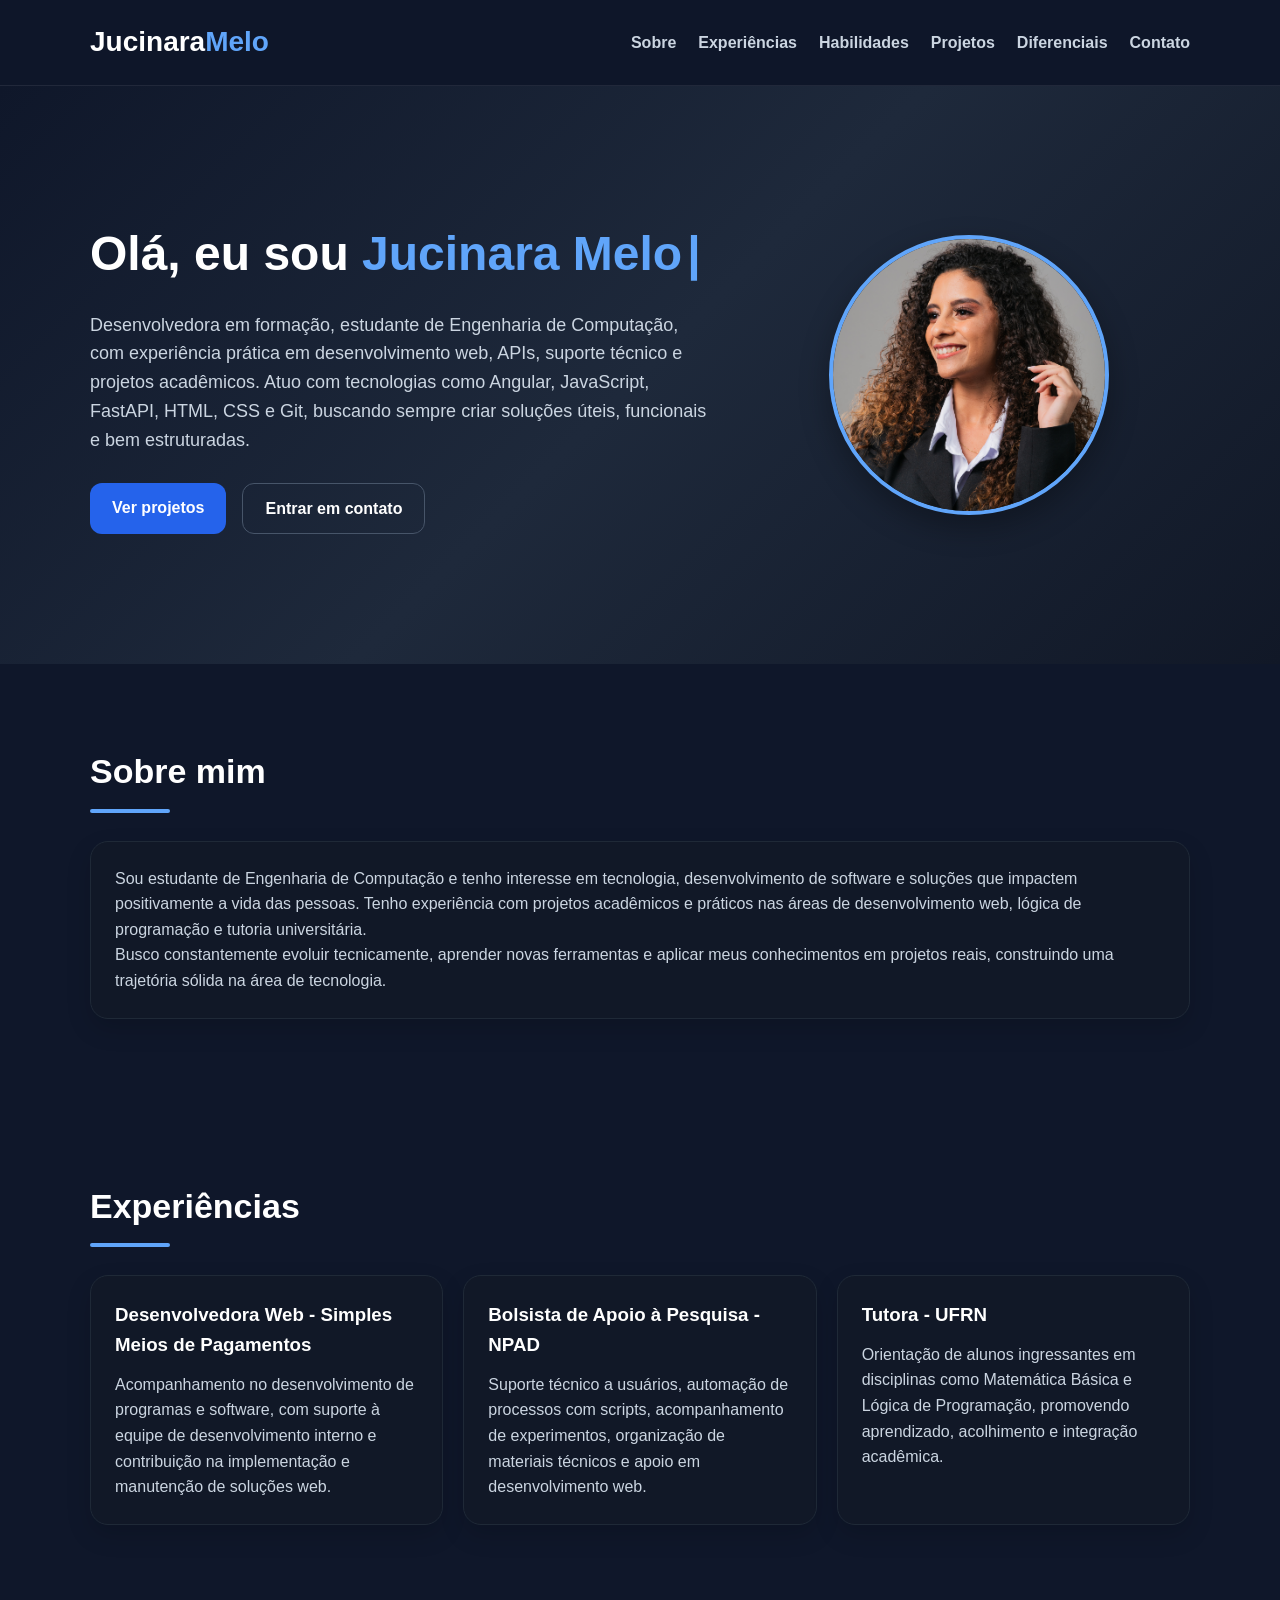
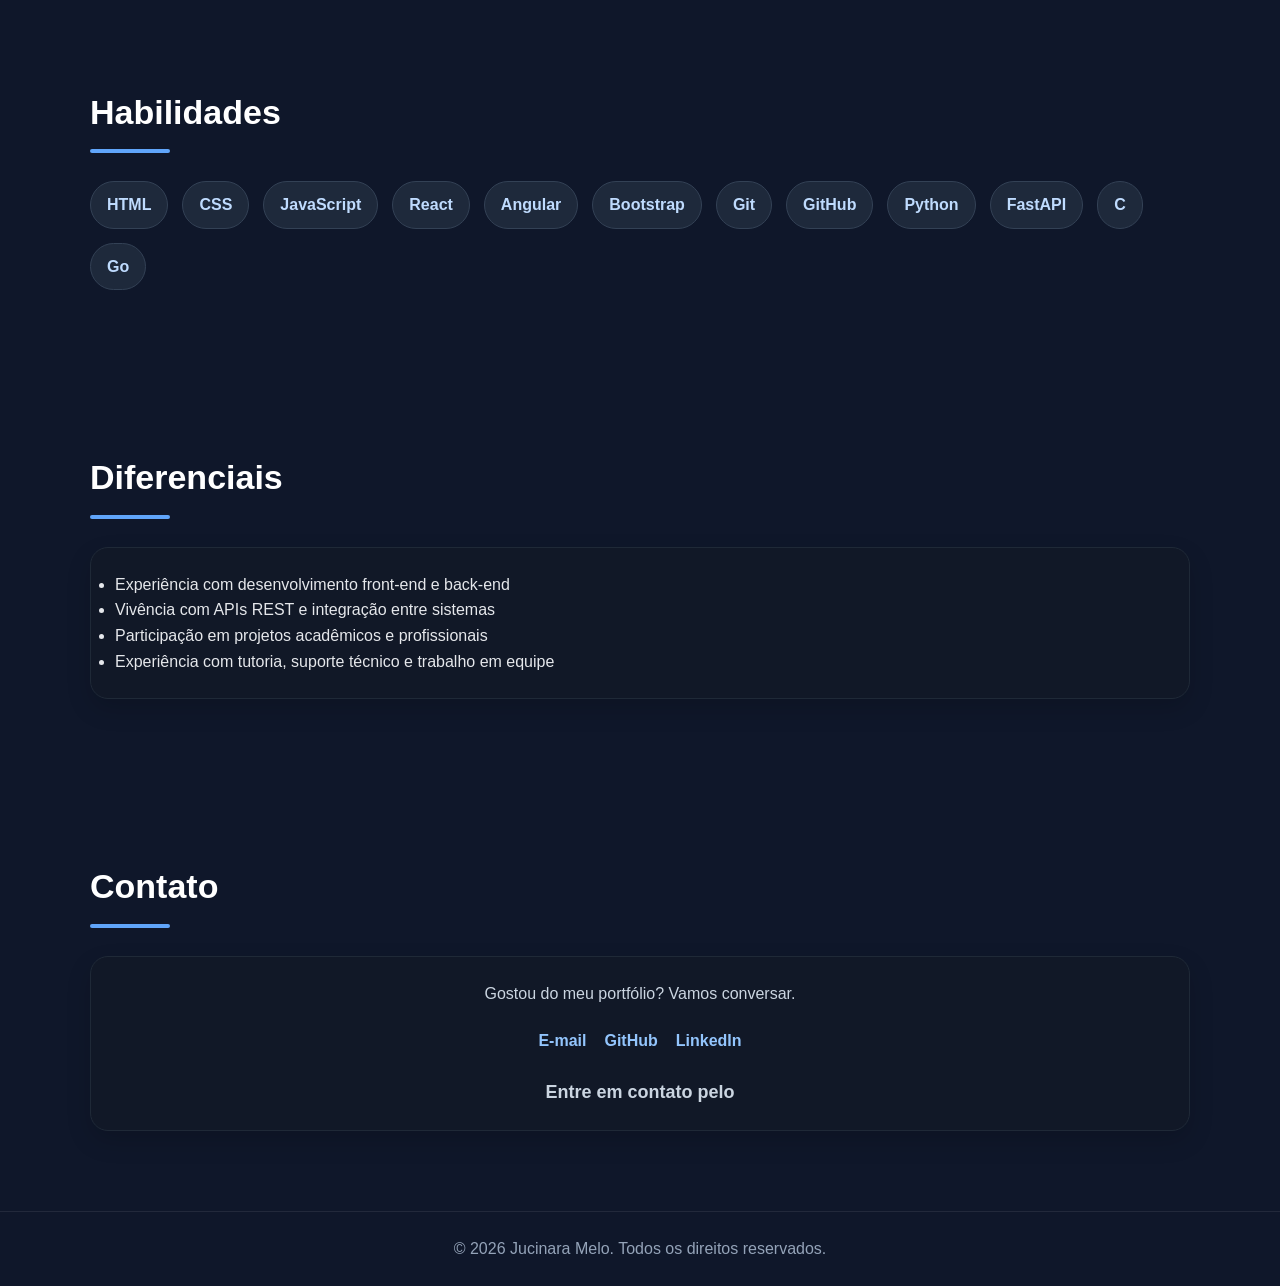
==== index.html @ 0603cfe0 "Primeira versão do portfólio" ====
<!DOCTYPE html>
<html lang="pt-BR">
<head>
  <meta charset="UTF-8" />
  <meta name="viewport" content="width=device-width, initial-scale=1.0" />
  <title>Jucinara Melo | Portfólio</title>
  <link rel="stylesheet" href="style.css" />
</head>
<body>
  <header class="header">
    <div class="container nav">
      <h1 class="logo">Jucinara<span>Melo</span></h1>

      <nav>
        <ul class="menu">
          <li><a href="#sobre">Sobre</a></li>
          <li><a href="#experiencias">Experiências</a></li>
          <li><a href="#habilidades">Habilidades</a></li>
          <li><a href="projetos.html" target="_blank">Projetos</a></li>
          <li><a href="#diferenciais">Diferenciais</a></li>
          <li><a href="#contato">Contato</a></li>
        </ul>
      </nav>
    </div>
  </header>

  <main>
    <section class="hero">
      <div class="container hero-content">
        <div class="hero-text">
          <h2>
            <span class="texto-branco">Olá, eu sou </span>
            <span id="texto-digitando" class="texto-azul"></span>
          </h2>

          <p class="descricao">
            Desenvolvedora em formação, estudante de Engenharia de Computação, com experiência prática
            em desenvolvimento web, APIs, suporte técnico e projetos acadêmicos. Atuo com tecnologias
            como Angular, JavaScript, FastAPI, HTML, CSS e Git, buscando sempre criar soluções úteis,
            funcionais e bem estruturadas.
          </p>

          <div class="hero-buttons">
            <a href="projetos.html" target="_blank" class="btn primary">Ver projetos</a>
            <a href="#contato" class="btn secondary">Entrar em contato</a>
          </div>
        </div>

        <div class="hero-card">
          <img src="foto/foto-jucinara.jpg" alt="Foto de Jucinara Melo" class="foto-perfil" />
        </div>
      </div>
    </section>

    <section id="sobre" class="section">
      <div class="container">
        <h2 class="section-title">Sobre mim</h2>
        <div class="card">
          <p>
            Sou estudante de Engenharia de Computação e tenho interesse em tecnologia,
            desenvolvimento de software e soluções que impactem positivamente a vida das pessoas.
            Tenho experiência com projetos acadêmicos e práticos nas áreas de desenvolvimento web,
            lógica de programação e tutoria universitária.
          </p>
          <p>
            Busco constantemente evoluir tecnicamente, aprender novas ferramentas e aplicar meus
            conhecimentos em projetos reais, construindo uma trajetória sólida na área de tecnologia.
          </p>
        </div>
      </div>
    </section>

    <section id="experiencias" class="section">
      <div class="container">
        <h2 class="section-title">Experiências</h2>

        <div class="grid cards-grid">
          <article class="card destaque-hover">
            <h3>Desenvolvedora Web - Simples Meios de Pagamentos</h3>
            <p>
              Acompanhamento no desenvolvimento de programas e software, com suporte à equipe
              de desenvolvimento interno e contribuição na implementação e manutenção de soluções web.
            </p>
          </article>

          <article class="card destaque-hover">
            <h3>Bolsista de Apoio à Pesquisa - NPAD</h3>
            <p>
              Suporte técnico a usuários, automação de processos com scripts, acompanhamento de
              experimentos, organização de materiais técnicos e apoio em desenvolvimento web.
            </p>
          </article>

          <article class="card destaque-hover">
            <h3>Tutora - UFRN</h3>
            <p>
              Orientação de alunos ingressantes em disciplinas como Matemática Básica e Lógica de
              Programação, promovendo aprendizado, acolhimento e integração acadêmica.
            </p>
          </article>
        </div>
      </div>
    </section>

    <section id="habilidades" class="section">
      <div class="container">
        <h2 class="section-title">Habilidades</h2>
        <div class="skills">
          <span>HTML</span>
          <span>CSS</span>
          <span>JavaScript</span>
          <span>React</span>
          <span>Angular</span>
          <span>Bootstrap</span>
          <span>Git</span>
          <span>GitHub</span>
          <span>Python</span>
          <span>FastAPI</span>
          <span>C</span>
          <span>Go</span>
        </div>
      </div>
    </section>

    <section id="diferenciais" class="section">
      <div class="container">
        <h2 class="section-title">Diferenciais</h2>
        <div class="card">
          <ul class="lista-diferenciais">
            <li>Experiência com desenvolvimento front-end e back-end</li>
            <li>Vivência com APIs REST e integração entre sistemas</li>
            <li>Participação em projetos acadêmicos e profissionais</li>
            <li>Experiência com tutoria, suporte técnico e trabalho em equipe</li>
          </ul>
        </div>
      </div>
    </section>

    <section id="contato" class="section">
      <div class="container">
        <h2 class="section-title">Contato</h2>
        <div class="card contato-card">
          <p>Gostou do meu portfólio? Vamos conversar.</p>

          <div class="contato-links">
            <a href="https://mail.google.com/mail/?view=cm&to=jucinaramelo10@gmail.com" target="_blank">E-mail</a>
            <a href="https://github.com/jucinaramelo" target="_blank">GitHub</a>
            <a href="https://www.linkedin.com/in/jucinara-melo-eng-computer" target="_blank">LinkedIn</a>
          </div>

          <p id="mensagem-dinamica" class="mensagem-dinamica"></p>
        </div>
      </div>
    </section>
  </main>

  <footer class="footer">
    <div class="container">
      <p>© 2026 Jucinara Melo. Todos os direitos reservados.</p>
    </div>
  </footer>

  <script src="script.js"></script>
</body>
</html>
---- style.css ----
* {
  margin: 0;
  padding: 0;
  box-sizing: border-box;
}

html {
  scroll-behavior: smooth;
}

body {
  font-family: Arial, sans-serif;
  background: #0f172a;
  color: #e5e7eb;
  line-height: 1.6;
}

.container {
  width: 90%;
  max-width: 1100px;
  margin: 0 auto;
}

.header {
  position: sticky;
  top: 0;
  z-index: 1000;
  background: rgba(15, 23, 42, 0.92);
  backdrop-filter: blur(10px);
  border-bottom: 1px solid rgba(255, 255, 255, 0.08);
}

.nav {
  display: flex;
  justify-content: space-between;
  align-items: center;
  padding: 20px 0;
}

.logo {
  font-size: 28px;
  color: #ffffff;
}

.logo span {
  color: #60a5fa;
}

.menu {
  list-style: none;
  display: flex;
  gap: 22px;
  flex-wrap: wrap;
}

.menu a {
  text-decoration: none;
  color: #cbd5e1;
  font-weight: bold;
  transition: 0.3s;
}

.menu a:hover {
  color: #60a5fa;
}

.hero {
  padding: 60px 0;
  display: flex;
  align-items: center;
  background: linear-gradient(135deg, #0f172a, #1e293b, #111827);
}

.hero-content {
  display: grid;
  grid-template-columns: 1.4fr 1fr;
  gap: 40px;
  align-items: center;
  padding: 70px 0;
}

.tag {
  display: inline-block;
  background: rgba(96, 165, 250, 0.15);
  color: #93c5fd;
  padding: 8px 14px;
  border-radius: 999px;
  margin-bottom: 20px;
  font-size: 14px;
}

.hero-text h2 {
  font-size: 48px;
  margin-bottom: 18px;
  color: #ffffff;
}

.descricao {
  font-size: 18px;
  color: #cbd5e1;
  max-width: 650px;
  margin-bottom: 28px;
}

.hero-buttons {
  display: flex;
  gap: 16px;
  flex-wrap: wrap;
}

.btn {
  display: inline-block;
  text-decoration: none;
  padding: 12px 22px;
  border-radius: 12px;
  font-weight: bold;
  border: none;
  cursor: pointer;
  transition: 0.3s;
}

.primary {
  background: #2563eb;
  color: #fff;
}

.primary:hover {
  background: #1d4ed8;
  transform: translateY(-2px);
}

.secondary {
  background: transparent;
  color: #fff;
  border: 1px solid #475569;
}

.secondary:hover {
  border-color: #60a5fa;
  color: #60a5fa;
}

.hero-card {
  display: flex;
  justify-content: center;
  align-items: center;
}

.foto-perfil {
  width: 280px;
  height: 280px;
  object-fit: cover;
  border-radius: 50%;
  border: 4px solid #60a5fa;
  box-shadow: 0 12px 30px rgba(0, 0, 0, 0.3);
}

.section {
  padding: 80px 0;
}

.section-title {
  font-size: 34px;
  margin-bottom: 28px;
  color: #ffffff;
  position: relative;
}

.section-title::after {
  content: "";
  display: block;
  width: 80px;
  height: 4px;
  background: #60a5fa;
  margin-top: 10px;
  border-radius: 999px;
}

.card {
  background: #111827;
  border: 1px solid #1f2937;
  padding: 24px;
  border-radius: 18px;
  box-shadow: 0 10px 25px rgba(0, 0, 0, 0.15);
}

.grid.cards-grid {
  display: grid;
  grid-template-columns: repeat(auto-fit, minmax(280px, 1fr));
  gap: 20px;
}

.destaque-hover {
  transition: transform 0.3s ease, border-color 0.3s ease, box-shadow 0.3s ease;
}

.destaque-hover:hover {
  transform: translateY(-6px);
  border-color: #60a5fa;
  box-shadow: 0 16px 30px rgba(0, 0, 0, 0.22);
}

.card h3 {
  color: #ffffff;
  margin-bottom: 12px;
}

.card p {
  color: #cbd5e1;
}

.skills {
  display: flex;
  flex-wrap: wrap;
  gap: 14px;
}

.skills span {
  background: #1e293b;
  color: #bfdbfe;
  border: 1px solid #334155;
  padding: 10px 16px;
  border-radius: 999px;
  font-weight: bold;
  transition: 0.3s;
}

.skills span:hover {
  background: #2563eb;
  color: white;
  transform: translateY(-2px);
}

.projeto-card {
  display: flex;
  flex-direction: column;
  justify-content: space-between;
}

.projeto-links {
  margin-top: 18px;
  display: flex;
  gap: 12px;
  flex-wrap: wrap;
}

.projeto-links a,
.contato-links a {
  text-decoration: none;
  color: #93c5fd;
  font-weight: bold;
  transition: 0.3s;
}

.projeto-links a:hover,
.contato-links a:hover {
  color: #60a5fa;
}

.mensagem-dinamica {
  margin-top: 24px;
  color: #93c5fd;
  font-weight: bold;
  font-size: 18px;
  min-height: 28px;
}

#texto-digitando::after {
  content: "|";
  animation: piscar 1s infinite;
  margin-left: 5px;
}

@keyframes piscar {
  0% { opacity: 1; }
  50% { opacity: 0; }
  100% { opacity: 1; }
}

.texto-branco {
  color: #ffffff;
}

.texto-azul {
  color: #60a5fa;
}

.contato-card {
  text-align: center;
}

.contato-links {
  margin: 22px 0 10px;
  display: flex;
  justify-content: center;
  gap: 18px;
  flex-wrap: wrap;
}

#mensagem {
  margin-top: 16px;
  color: #93c5fd;
  font-weight: bold;
}

.footer {
  text-align: center;
  padding: 24px 0;
  border-top: 1px solid rgba(255, 255, 255, 0.08);
  color: #94a3b8;
}

@media (max-width: 900px) {
  .hero-content {
    grid-template-columns: 1fr;
    text-align: center;
  }

  .hero-buttons {
    justify-content: center;
  }

  .hero-text h2 {
    font-size: 38px;
  }

  .nav {
    flex-direction: column;
    gap: 15px;
  }

  .menu {
    justify-content: center;
  }
}

@media (max-width: 600px) {
  .hero-text h2 {
    font-size: 30px;
  }

  .section-title {
    font-size: 28px;
  }

  .descricao {
    font-size: 16px;
  }

  .foto-perfil {
    width: 220px;
    height: 220px;
  }
}
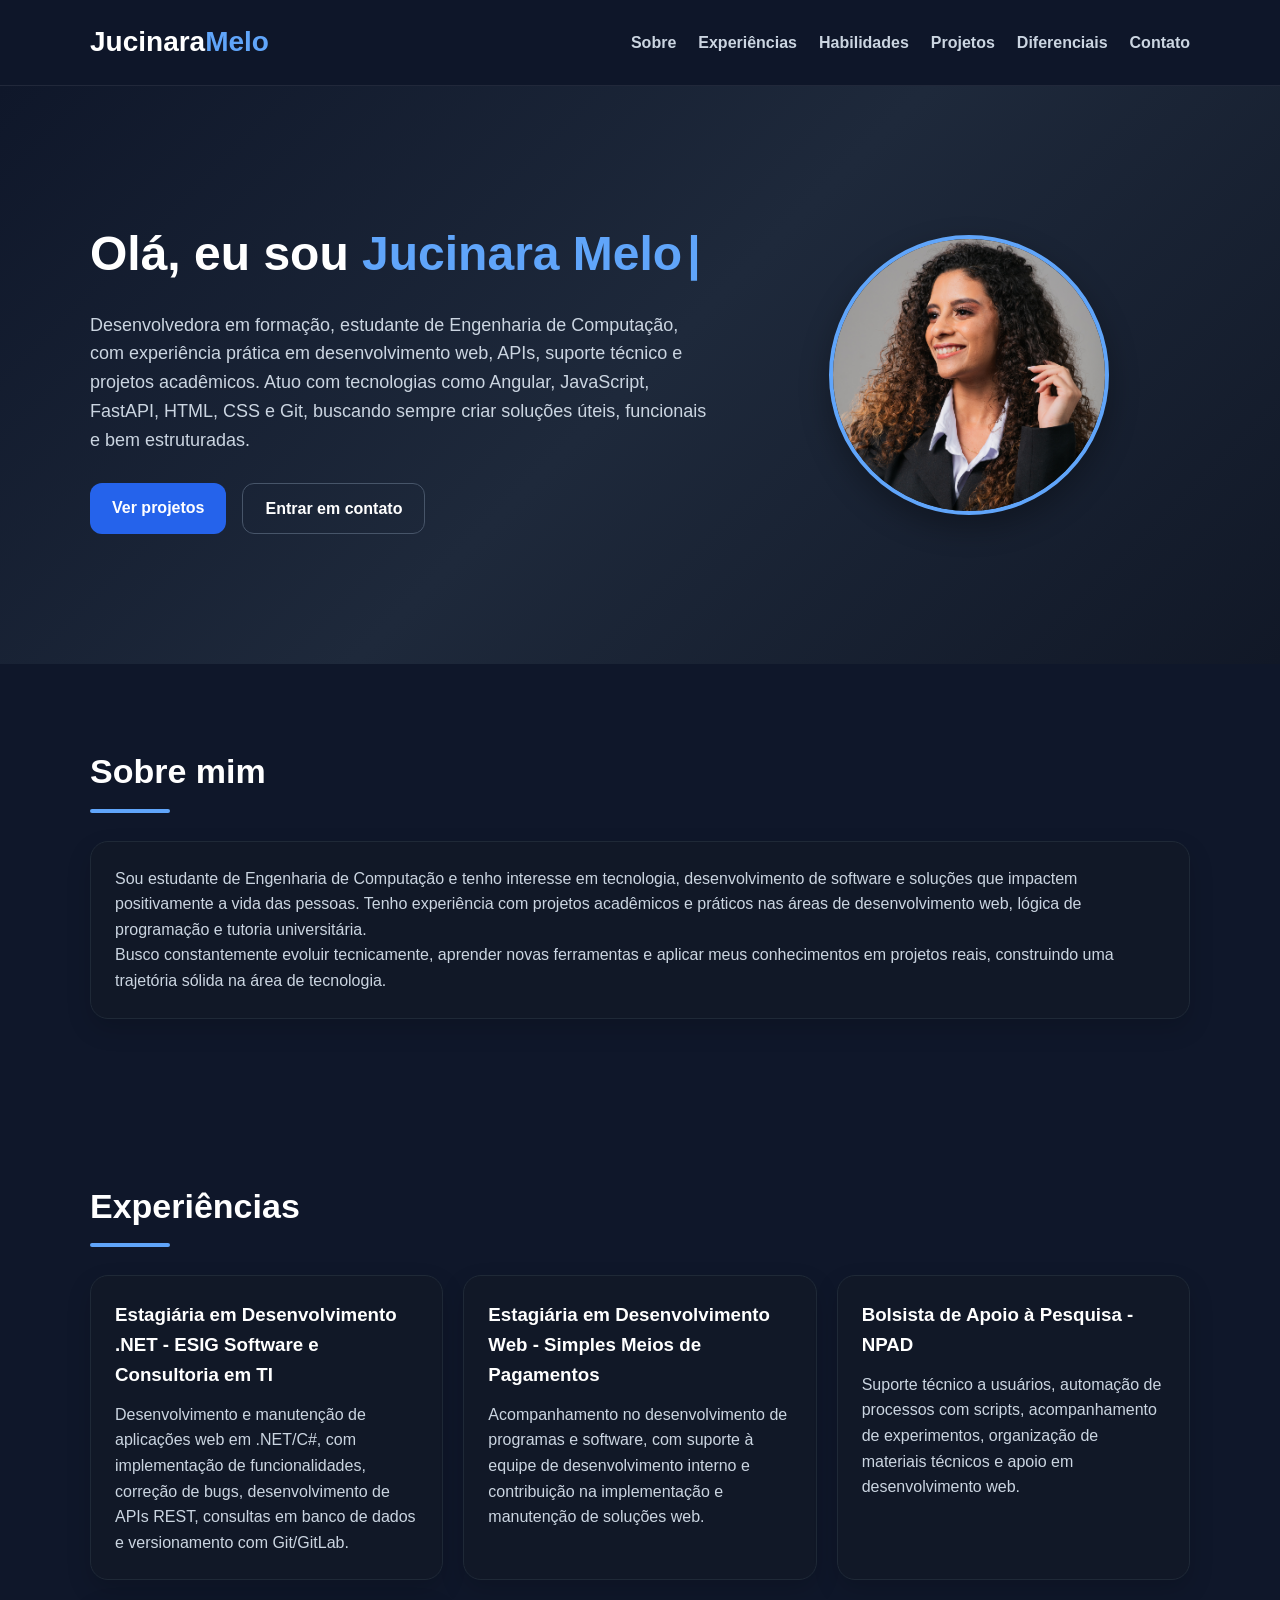
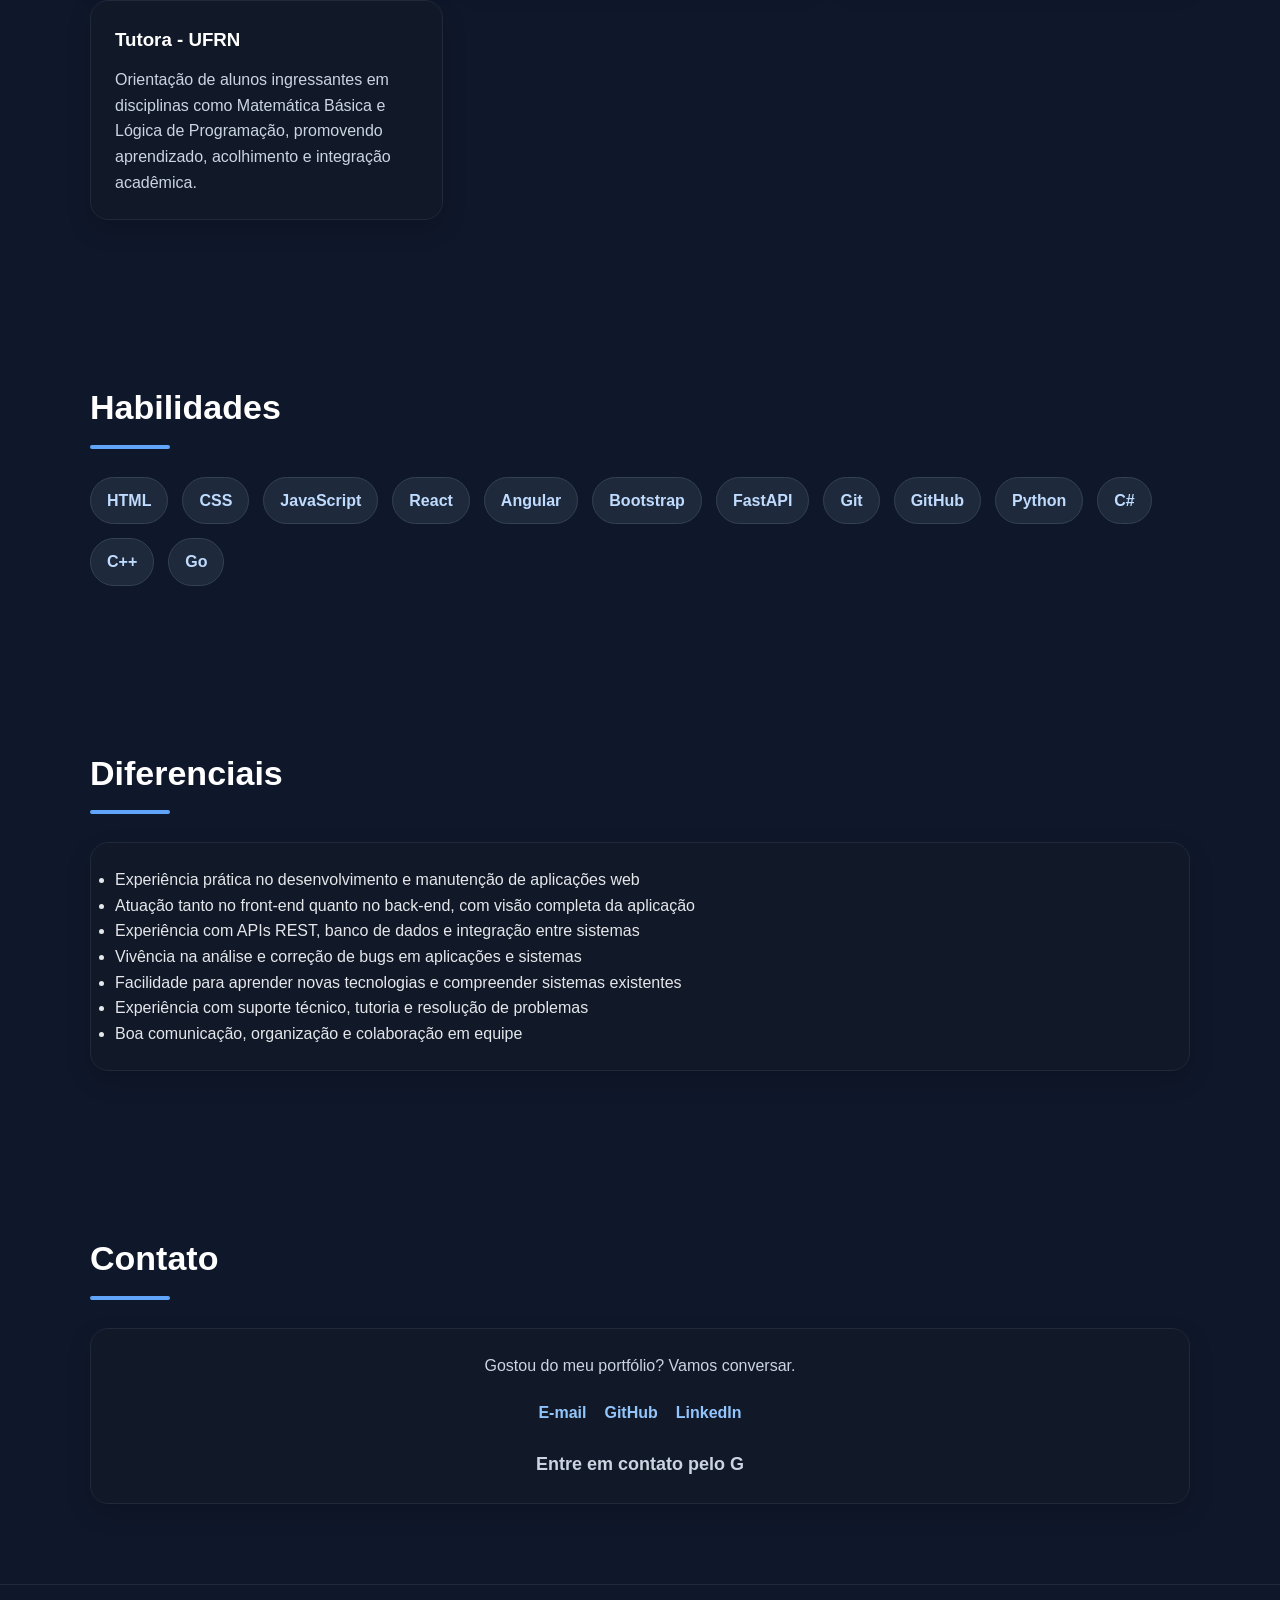
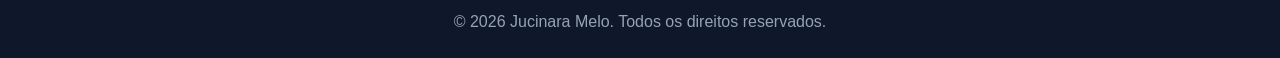
==== commit ca8de1f3: "Fix: atualiza portfolio" ====
--- a/index.html
+++ b/index.html
@@ -75,8 +75,17 @@
         <h2 class="section-title">Experiências</h2>
 
         <div class="grid cards-grid">
+
           <article class="card destaque-hover">
-            <h3>Desenvolvedora Web - Simples Meios de Pagamentos</h3>
+            <h3>Estagiária em Desenvolvimento .NET - ESIG Software e Consultoria em TI</h3>
+            <p>
+              Desenvolvimento e manutenção de aplicações web em .NET/C#, com implementação de funcionalidades, 
+              correção de bugs, desenvolvimento de APIs REST, consultas em banco de dados e versionamento com Git/GitLab.
+            </p>
+          </article>
+
+          <article class="card destaque-hover">
+            <h3>Estagiária em Desenvolvimento Web - Simples Meios de Pagamentos</h3>
             <p>
               Acompanhamento no desenvolvimento de programas e software, com suporte à equipe
               de desenvolvimento interno e contribuição na implementação e manutenção de soluções web.
@@ -112,11 +121,12 @@
           <span>React</span>
           <span>Angular</span>
           <span>Bootstrap</span>
+          <span>FastAPI</span>
           <span>Git</span>
           <span>GitHub</span>
           <span>Python</span>
-          <span>FastAPI</span>
-          <span>C</span>
+          <span>C#</span>
+          <span>C++</span>
           <span>Go</span>
         </div>
       </div>
@@ -127,10 +137,13 @@
         <h2 class="section-title">Diferenciais</h2>
         <div class="card">
           <ul class="lista-diferenciais">
-            <li>Experiência com desenvolvimento front-end e back-end</li>
-            <li>Vivência com APIs REST e integração entre sistemas</li>
-            <li>Participação em projetos acadêmicos e profissionais</li>
-            <li>Experiência com tutoria, suporte técnico e trabalho em equipe</li>
+            <li>Experiência prática no desenvolvimento e manutenção de aplicações web</li>
+            <li>Atuação tanto no front-end quanto no back-end, com visão completa da aplicação</li>
+            <li>Experiência com APIs REST, banco de dados e integração entre sistemas</li>
+            <li>Vivência na análise e correção de bugs em aplicações e sistemas</li>
+            <li>Facilidade para aprender novas tecnologias e compreender sistemas existentes</li>
+            <li>Experiência com suporte técnico, tutoria e resolução de problemas</li>
+            <li>Boa comunicação, organização e colaboração em equipe</li>
           </ul>
         </div>
       </div>
